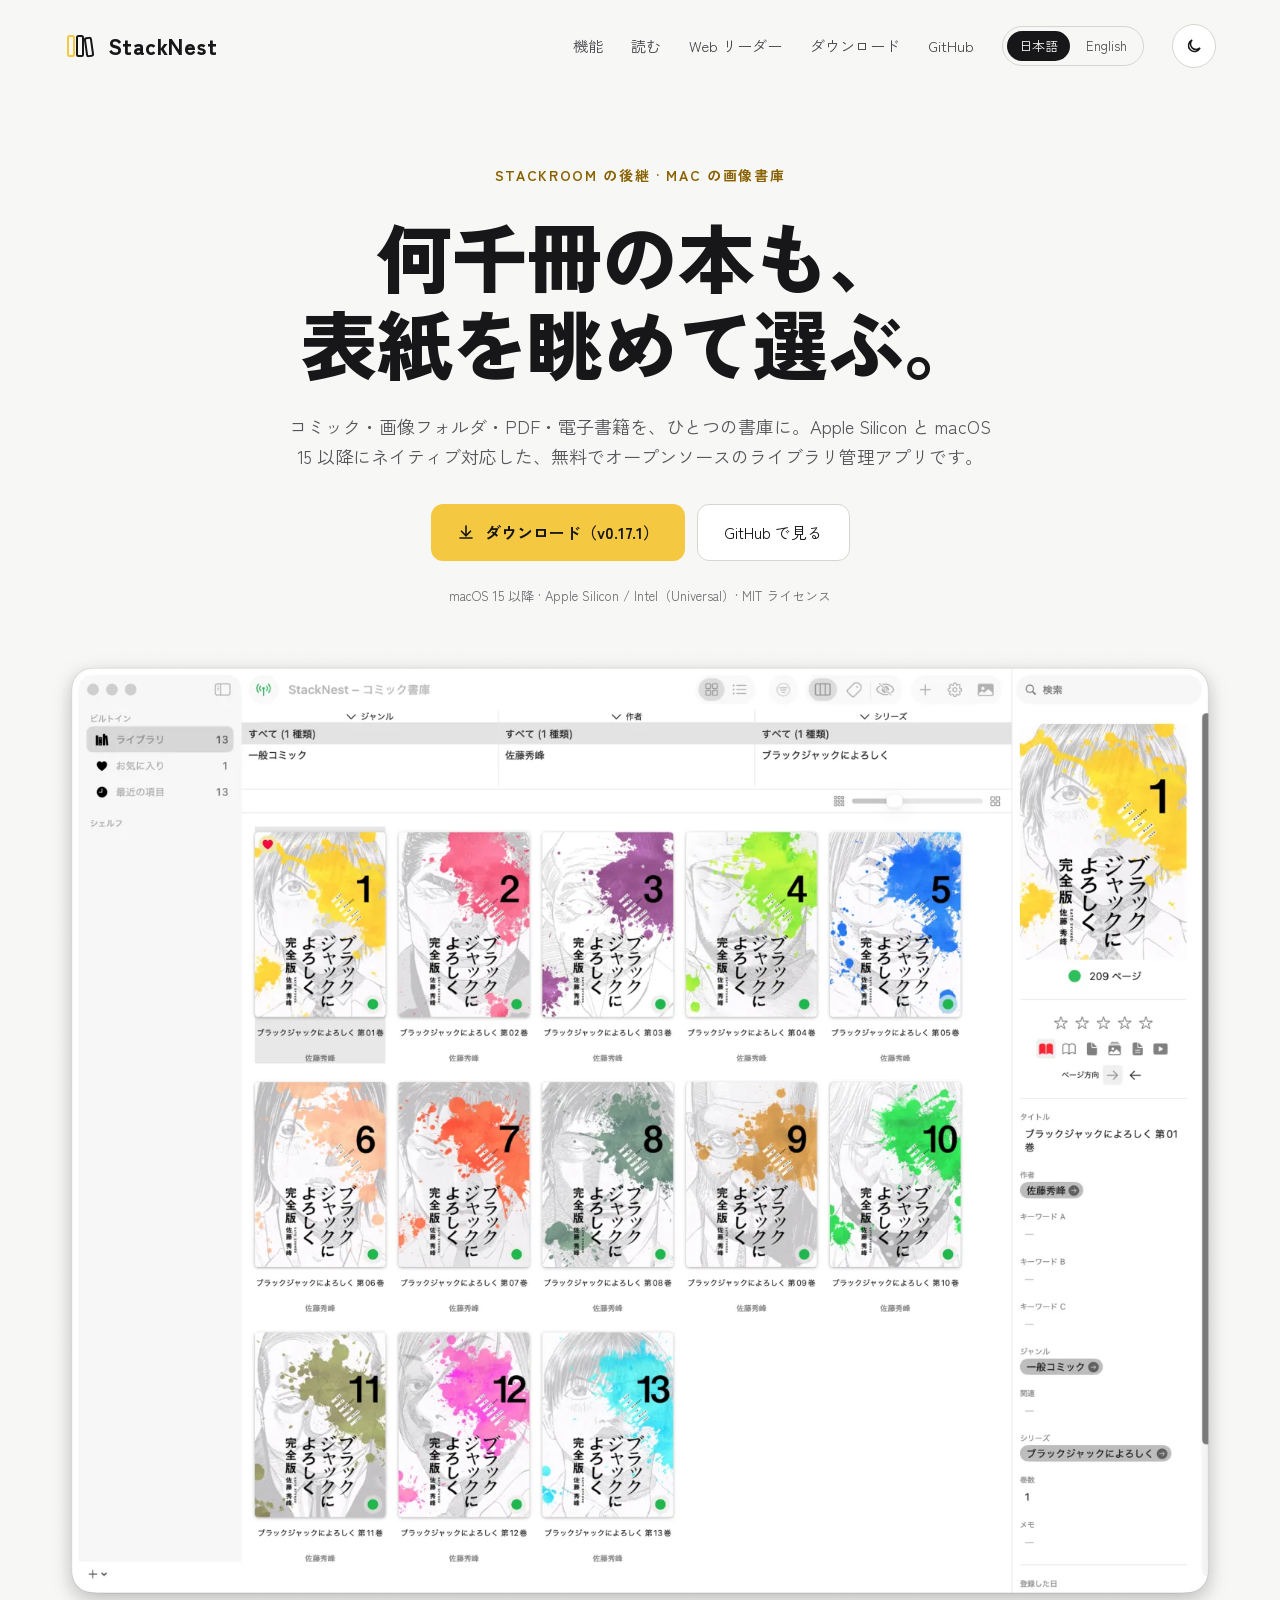
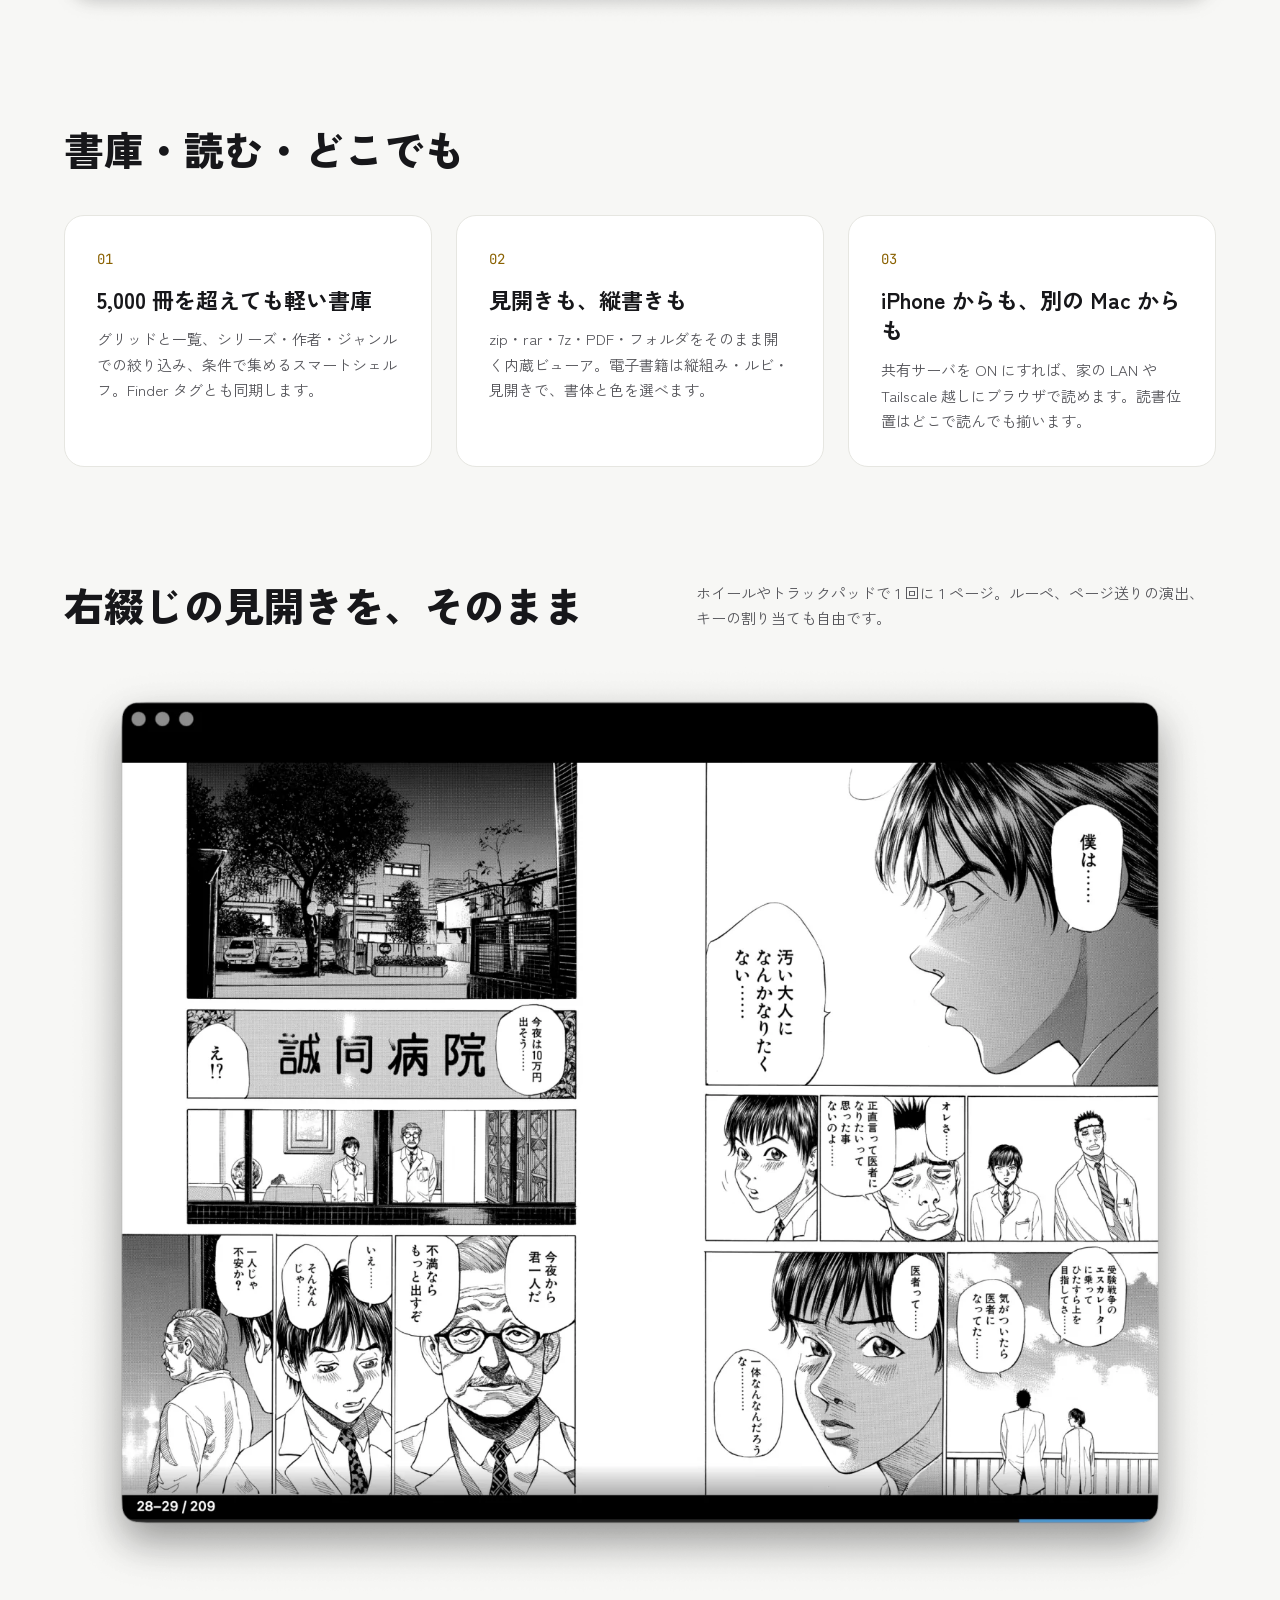
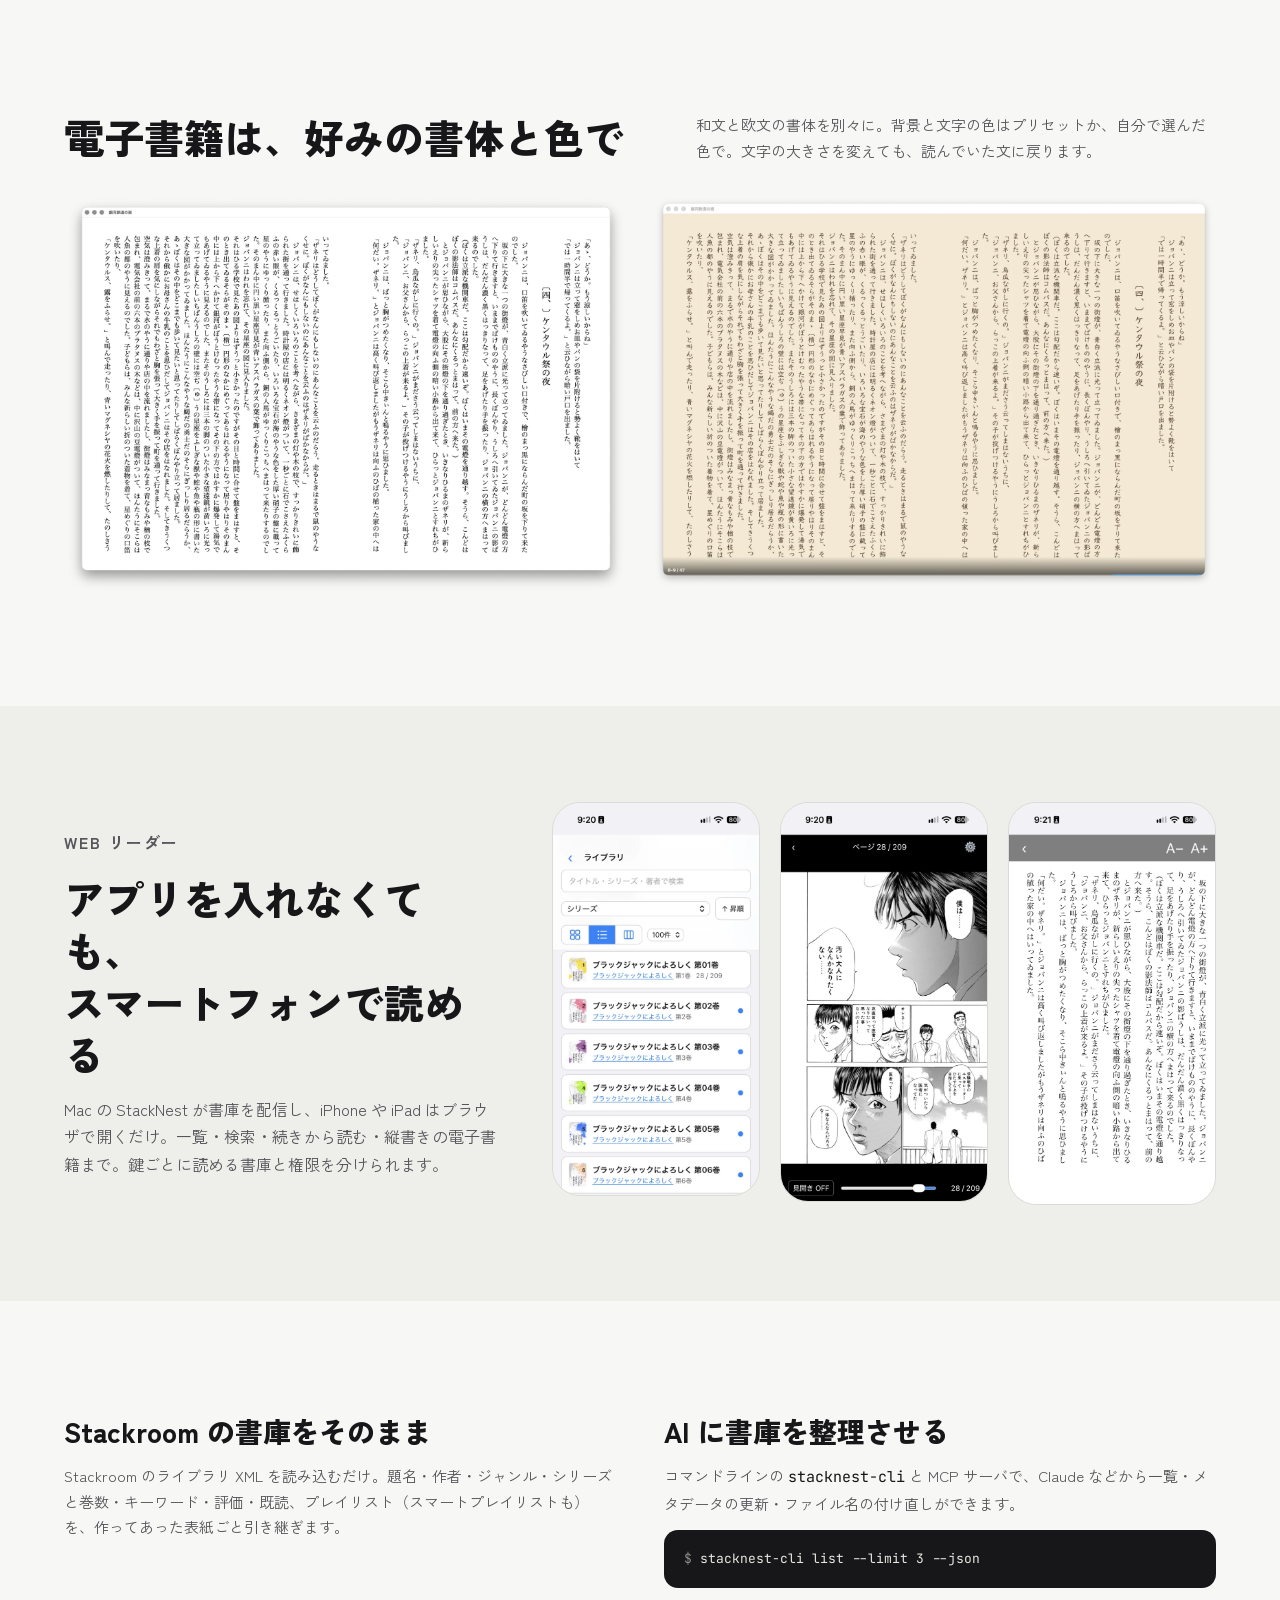
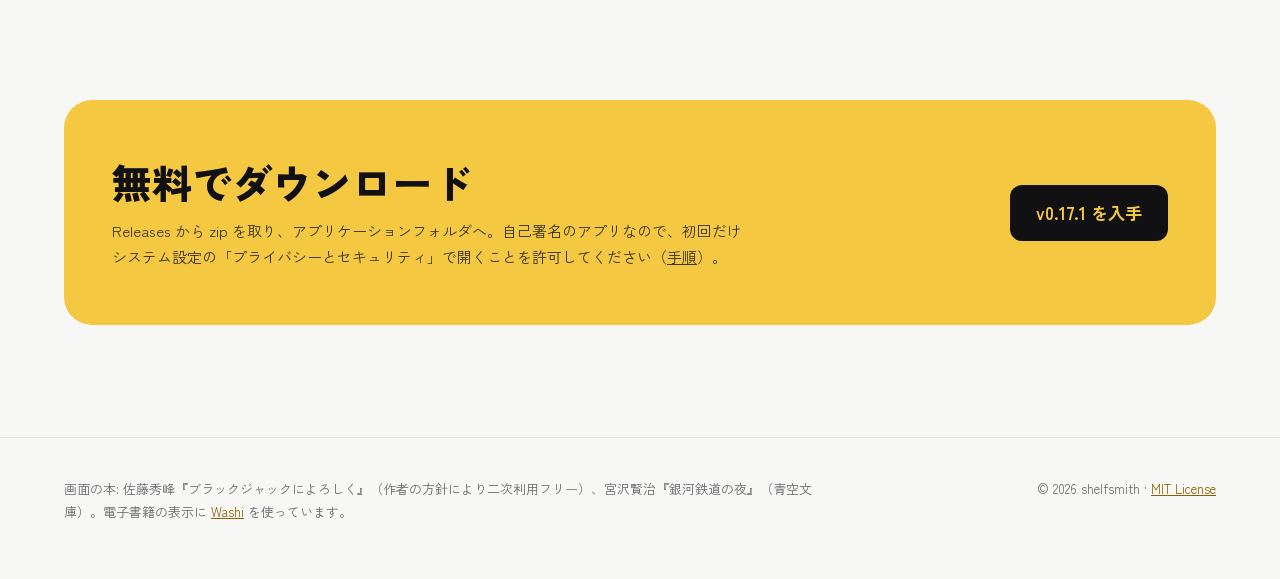
==== site/index.html @ fb597059 "site: add the public site, and use WebP screenshots (G66) A one-page site for GitHub Pages under sit" ====
<!doctype html>
<html lang="ja">
<head>
<meta charset="utf-8">
<meta name="viewport" content="width=device-width, initial-scale=1">
<title>StackNest — Mac の画像書庫（Stackroom の後継）</title>
<meta name="description" content="コミック・画像フォルダ・PDF・電子書籍をひとつの書庫に。Apple Silicon と macOS 15 以降にネイティブ対応した、無料でオープンソースのライブラリ管理アプリ。">
<link rel="canonical" href="https://shelfsmith.github.io/stacknest/">
<link rel="alternate" hreflang="ja" href="https://shelfsmith.github.io/stacknest/">
<link rel="alternate" hreflang="en" href="https://shelfsmith.github.io/stacknest/en/">
<link rel="alternate" hreflang="x-default" href="https://shelfsmith.github.io/stacknest/en/">
<meta property="og:type" content="website">
<meta property="og:title" content="StackNest — Mac の画像書庫">
<meta property="og:description" content="何千冊の本も、表紙を眺めて選ぶ。Stackroom の後継となる、無料でオープンソースの書庫アプリ。">
<meta property="og:url" content="https://shelfsmith.github.io/stacknest/">
<meta property="og:image" content="https://shelfsmith.github.io/stacknest/assets/img/og.jpg">
<meta property="og:locale" content="ja_JP">
<meta name="twitter:card" content="summary_large_image">
<meta name="color-scheme" content="dark light">
<link rel="icon" href="assets/icon.svg" type="image/svg+xml">
<link rel="preconnect" href="https://fonts.googleapis.com">
<link rel="preconnect" href="https://fonts.gstatic.com" crossorigin>
<link href="https://fonts.googleapis.com/css2?family=Zen+Kaku+Gothic+New:wght@400;500;700;900&amp;family=JetBrains+Mono:wght@400;500&amp;display=swap" rel="stylesheet">
<link rel="stylesheet" href="assets/style.css">
<script src="assets/theme.js"></script>
</head>
<body>
<a class="skip" href="#main">本文へ</a>

<header class="site-header">
  <div class="wrap">
    <a class="brand" href="./">
      <svg width="32" height="32" viewBox="0 0 32 32" fill="none" aria-hidden="true"><rect class="book-a" x="4" y="6" width="6" height="20" rx="1.5" stroke-width="2"></rect><rect class="book" x="13" y="6" width="6" height="20" rx="1.5" stroke-width="2"></rect><rect class="book" x="22" y="8" width="6" height="18" rx="1.5" stroke-width="2" transform="rotate(-8 25 17)"></rect></svg>
      <span>StackNest</span>
    </a>
    <nav class="site-nav" aria-label="メイン">
      <a href="#features">機能</a>
      <a href="#read">読む</a>
      <a href="#web">Web リーダー</a>
      <a href="#download">ダウンロード</a>
      <a href="https://github.com/shelfsmith/stacknest">GitHub</a>
      <span class="lang">
        <a href="./" aria-current="page" lang="ja">日本語</a>
        <a href="en/" lang="en" hreflang="en">English</a>
      </span>
      <button type="button" class="theme-toggle" aria-label="ライト／ダークを切り替える" data-to-light="ライトの表示に切り替える" data-to-dark="ダークの表示に切り替える">
        <svg class="icon-sun" width="18" height="18" viewBox="0 0 24 24" fill="none" stroke="currentColor" stroke-width="2" stroke-linecap="round" aria-hidden="true"><circle cx="12" cy="12" r="4"></circle><path d="M12 2v2M12 20v2M2 12h2M20 12h2M4.9 4.9l1.4 1.4M17.7 17.7l1.4 1.4M4.9 19.1l1.4-1.4M17.7 6.3l1.4-1.4"></path></svg>
        <svg class="icon-moon" width="18" height="18" viewBox="0 0 24 24" fill="none" stroke="currentColor" stroke-width="2" stroke-linecap="round" aria-hidden="true"><path d="M20 14.5A8 8 0 1 1 9.5 4a6.5 6.5 0 0 0 10.5 10.5z"></path></svg>
      </button>
    </nav>
  </div>
</header>

<main id="main">
  <section class="wrap hero" aria-labelledby="hero-title">
    <p class="eyebrow">STACKROOM の後継 · MAC の画像書庫</p>
    <h1 id="hero-title">何千冊の本も、<br>表紙を眺めて選ぶ。</h1>
    <p class="lead">コミック・画像フォルダ・PDF・電子書籍を、ひとつの書庫に。Apple Silicon と macOS 15 以降にネイティブ対応した、無料でオープンソースのライブラリ管理アプリです。</p>
    <div class="actions">
      <a class="btn btn-primary" href="https://github.com/shelfsmith/stacknest/releases/latest">
        <svg width="18" height="18" viewBox="0 0 24 24" fill="none" stroke="currentColor" stroke-width="2.2" stroke-linecap="round" aria-hidden="true"><path d="M12 4v12"></path><path d="M6 11l6 6 6-6"></path><path d="M4 20h16"></path></svg>
        ダウンロード（v0.17.1）
      </a>
      <a class="btn btn-secondary" href="https://github.com/shelfsmith/stacknest">GitHub で見る</a>
    </div>
    <p class="meta">macOS 15 以降 · Apple Silicon / Intel（Universal）· MIT ライセンス</p>
  </section>

  <div class="wrap shot-hero">
    <img class="for-dark" src="assets/img/grid-dark.webp" width="1600" height="1324" alt="StackNest の書庫のウィンドウ。グリッド表示で 13 巻の表紙が並び、右に選んだ巻の詳細が出ている">
    <img class="for-light" src="assets/img/grid-light.webp" width="1600" height="1315" alt="StackNest の書庫のウィンドウ（ライトの外観）。グリッド表示で 13 巻の表紙が並んでいる" loading="lazy">
  </div>

  <section id="features" class="wrap section pillars" aria-labelledby="features-title">
    <h2 id="features-title">書庫・読む・どこでも</h2>
    <div class="cards">
      <div class="card">
        <span class="num">01</span>
        <h3>5,000 冊を超えても軽い書庫</h3>
        <p>グリッドと一覧、シリーズ・作者・ジャンルでの絞り込み、条件で集めるスマートシェルフ。Finder タグとも同期します。</p>
      </div>
      <div class="card">
        <span class="num">02</span>
        <h3>見開きも、縦書きも</h3>
        <p>zip・rar・7z・PDF・フォルダをそのまま開く内蔵ビューア。電子書籍は縦組み・ルビ・見開きで、書体と色を選べます。</p>
      </div>
      <div class="card">
        <span class="num">03</span>
        <h3>iPhone からも、別の Mac からも</h3>
        <p>共有サーバを ON にすれば、家の LAN や Tailscale 越しにブラウザで読めます。読書位置はどこで読んでも揃います。</p>
      </div>
    </div>
  </section>

  <section id="read" class="wrap section" aria-labelledby="read-title">
    <div class="section-head">
      <h2 id="read-title">右綴じの見開きを、そのまま</h2>
      <p>ホイールやトラックパッドで 1 回に 1 ページ。ルーペ、ページ送りの演出、キーの割り当ても自由です。</p>
    </div>
    <img src="assets/img/viewer-spread.webp" width="1600" height="1301" alt="内蔵ビューアで右綴じの見開きを表示している。左下に 28–29 / 209 のページ表示" loading="lazy">
  </section>

  <section class="wrap section" aria-labelledby="ebook-title">
    <div class="section-head">
      <h2 id="ebook-title">電子書籍は、好みの書体と色で</h2>
      <p>和文と欧文の書体を別々に。背景と文字の色はプリセットか、自分で選んだ色で。文字の大きさを変えても、読んでいた文に戻ります。</p>
    </div>
    <div class="pair">
      <img class="for-dark" src="assets/img/ebook-dark.webp" width="1600" height="1130" alt="電子書籍の窓。ダークの配色で『銀河鉄道の夜』を縦書きの見開きで表示" loading="lazy">
      <img class="for-light" src="assets/img/ebook-light.webp" width="1600" height="1130" alt="電子書籍の窓。白い背景で『銀河鉄道の夜』を縦書きの見開きで表示" loading="lazy">
      <img src="assets/img/ebook-sepia.webp" width="1600" height="1118" alt="同じ本を、セピアの背景と別の書体で表示" loading="lazy">
    </div>
  </section>

  <section id="web" class="band" aria-labelledby="web-title">
    <div class="wrap">
      <div class="band-text">
        <p class="eyebrow">WEB リーダー</p>
        <h2 id="web-title">アプリを入れなくても、<br>スマートフォンで読める</h2>
        <p>Mac の StackNest が書庫を配信し、iPhone や iPad はブラウザで開くだけ。一覧・検索・続きから読む・縦書きの電子書籍まで。鍵ごとに読める書庫と権限を分けられます。</p>
      </div>
      <div class="phones">
        <img src="assets/img/web-list.webp" width="600" height="1142" alt="iPhone の Web リーダーで書庫の一覧を表示" loading="lazy">
        <img src="assets/img/web-reader.webp" width="600" height="1159" alt="iPhone の Web リーダーでコミックのページを表示" loading="lazy">
        <img src="assets/img/web-ebook.webp" width="600" height="1169" alt="iPhone の Web リーダーで縦書きの電子書籍を表示" loading="lazy">
      </div>
    </div>
  </section>

  <section class="wrap section two-col" aria-label="移行と自動化">
    <div>
      <h2>Stackroom の書庫をそのまま</h2>
      <p>Stackroom のライブラリ XML を読み込むだけ。題名・作者・ジャンル・シリーズと巻数・キーワード・評価・既読、プレイリスト（スマートプレイリストも）を、作ってあった表紙ごと引き継ぎます。</p>
    </div>
    <div>
      <h2>AI に書庫を整理させる</h2>
      <p>コマンドラインの <code>stacknest-cli</code> と MCP サーバで、Claude などから一覧・メタデータの更新・ファイル名の付け直しができます。</p>
      <pre class="cmd"><span class="prompt">$ </span>stacknest-cli list --limit 3 --json</pre>
    </div>
  </section>

  <section id="download" class="wrap section" aria-labelledby="download-title">
    <div class="download">
      <div>
        <h2 id="download-title">無料でダウンロード</h2>
        <p>Releases から zip を取り、アプリケーションフォルダへ。自己署名のアプリなので、初回だけシステム設定の「プライバシーとセキュリティ」で開くことを許可してください（<a href="https://github.com/shelfsmith/stacknest#readme" style="color:#3A3320">手順</a>）。</p>
      </div>
      <a class="btn" href="https://github.com/shelfsmith/stacknest/releases/latest">v0.17.1 を入手</a>
    </div>
  </section>
</main>

<footer class="site-footer">
  <div class="wrap">
    <p>画面の本: 佐藤秀峰『ブラックジャックによろしく』（作者の方針により二次利用フリー）、宮沢賢治『銀河鉄道の夜』（青空文庫）。電子書籍の表示に <a href="https://github.com/shunnag/Washi">Washi</a> を使っています。</p>
    <p>© 2026 shelfsmith · <a href="https://github.com/shelfsmith/stacknest/blob/main/LICENSE">MIT License</a></p>
  </div>
</footer>
</body>
</html>
---- site/assets/style.css ----
/* StackNest site: one stylesheet for both languages. Dark and light share the layout; only the tokens differ. */

:root {
  --bg: #111113;
  --bg-band: #18181B;
  --surface: #1B1B1E;
  --surface-border: transparent;
  --text: #EDEDE8;
  --text-muted: #B4B4AE;
  --text-faint: #8E8E89;
  --nav-text: #C9C9C4;
  --line: #3A3A3F;
  --rule: #26262A;
  --accent: #F5C842;
  --accent-text: #F5C842;
  --accent-ink: #111113;
  --code-bg: #1B1B1E;
  --code-text: #D8D8D2;
  --phone-border: transparent;
  --toggle-bg: #1B1B1E;
  color-scheme: dark;
}

:root[data-theme="light"] {
  --bg: #F7F7F5;
  --bg-band: #EEEEEA;
  --surface: #FFFFFF;
  --surface-border: #E6E6E1;
  --text: #17171A;
  --text-muted: #55555A;
  --text-faint: #6A6A6E;
  --nav-text: #45454A;
  --line: #D6D6D1;
  --rule: #E2E2DC;
  --accent: #F5C842;
  --accent-text: #8A6100;
  --accent-ink: #17171A;
  --code-bg: #17171A;
  --code-text: #E6E6E1;
  --phone-border: #DCDCD6;
  --toggle-bg: #FFFFFF;
  color-scheme: light;
}

/* Without the script (or before it runs) follow the system appearance. */
@media (prefers-color-scheme: light) {
  :root:not([data-theme]) {
    --bg: #F7F7F5;
    --bg-band: #EEEEEA;
    --surface: #FFFFFF;
    --surface-border: #E6E6E1;
    --text: #17171A;
    --text-muted: #55555A;
    --text-faint: #6A6A6E;
    --nav-text: #45454A;
    --line: #D6D6D1;
    --rule: #E2E2DC;
    --accent-text: #8A6100;
    --accent-ink: #17171A;
    --code-bg: #17171A;
    --code-text: #E6E6E1;
    --phone-border: #DCDCD6;
    --toggle-bg: #FFFFFF;
    color-scheme: light;
  }
}

*, *::before, *::after { box-sizing: border-box; }

html { scroll-behavior: smooth; }
@media (prefers-reduced-motion: reduce) { html { scroll-behavior: auto; } }

body {
  margin: 0;
  background: var(--bg);
  color: var(--text);
  font-family: "Zen Kaku Gothic New", "Hiragino Sans", "Hiragino Kaku Gothic ProN", system-ui, sans-serif;
  line-height: 1.7;
  -webkit-text-size-adjust: 100%;
}

a { color: var(--accent-text); }
a:hover { text-decoration: underline; }
img { display: block; max-width: 100%; height: auto; }
code, pre { font-family: "JetBrains Mono", ui-monospace, Menlo, monospace; }

.wrap { max-width: 1200px; margin: 0 auto; padding-left: 24px; padding-right: 24px; }

.skip { position: absolute; left: -9999px; top: 8px; }
.skip:focus { left: 16px; z-index: 10; background: var(--surface); color: var(--text); padding: 8px 12px; border-radius: 8px; }

/* Header */
.site-header .wrap { display: flex; flex-wrap: wrap; align-items: center; justify-content: space-between; gap: 16px; padding-top: 24px; padding-bottom: 24px; }
.brand { display: flex; align-items: center; gap: 12px; color: var(--text); text-decoration: none; }
.brand:hover { text-decoration: none; }
.brand span { font-weight: 900; font-size: 22px; letter-spacing: 0.02em; }
.brand .book-a { stroke: var(--accent); }
.brand .book { stroke: var(--text); }
.site-nav { display: flex; flex-wrap: wrap; align-items: center; gap: 12px 28px; font-size: 15px; }
.site-nav > a { color: var(--nav-text); text-decoration: none; }
.site-nav > a:hover { color: var(--text); }
.lang { display: flex; gap: 4px; border: 1px solid var(--line); border-radius: 999px; padding: 4px; }
.lang a { padding: 4px 12px; border-radius: 999px; color: var(--nav-text); text-decoration: none; font-size: 13px; }
.lang a[aria-current="page"] { background: var(--text); color: var(--bg); }
.theme-toggle {
  display: inline-flex; align-items: center; justify-content: center;
  width: 44px; height: 44px; border-radius: 999px;
  border: 1px solid var(--line); background: var(--toggle-bg); color: var(--text); cursor: pointer;
}
.theme-toggle:focus-visible, a:focus-visible { outline: 2px solid var(--accent); outline-offset: 2px; }
.theme-toggle .icon-moon { display: none; }
:root[data-theme="light"] .theme-toggle .icon-sun { display: none; }
:root[data-theme="light"] .theme-toggle .icon-moon { display: block; }
@media (prefers-color-scheme: light) {
  :root:not([data-theme]) .theme-toggle .icon-sun { display: none; }
  :root:not([data-theme]) .theme-toggle .icon-moon { display: block; }
}

/* Screenshots that differ by appearance */
.for-light { display: none; }
:root[data-theme="light"] .for-dark { display: none; }
:root[data-theme="light"] .for-light { display: block; }
@media (prefers-color-scheme: light) {
  :root:not([data-theme]) .for-dark { display: none; }
  :root:not([data-theme]) .for-light { display: block; }
}

/* Hero */
.hero { display: flex; flex-direction: column; align-items: center; text-align: center; gap: 24px; padding-top: 72px; padding-bottom: 40px; }
.eyebrow { margin: 0; font-size: 14px; letter-spacing: 0.12em; color: var(--accent-text); font-weight: 700; }
.hero h1 { margin: 0; font-size: clamp(38px, 6vw, 76px); line-height: 1.15; font-weight: 900; letter-spacing: -0.01em; }
.hero .lead { margin: 0; max-width: 720px; font-size: 18px; color: var(--text-muted); }
.actions { display: flex; flex-wrap: wrap; justify-content: center; gap: 12px; margin-top: 8px; }
.btn { display: inline-flex; align-items: center; gap: 10px; padding: 14px 26px; border-radius: 12px; text-decoration: none; font-size: 16px; min-height: 44px; }
.btn:hover { text-decoration: none; }
.btn-primary { background: var(--accent); color: var(--accent-ink); font-weight: 700; }
.btn-primary:hover { filter: brightness(1.05); }
.btn-secondary { border: 1px solid var(--line); color: var(--text); background: transparent; }
:root[data-theme="light"] .btn-secondary { background: #FFFFFF; }
.meta { margin: 0; font-size: 13px; color: var(--text-faint); }

.shot-hero { max-width: 1240px; padding-bottom: 96px; }

/* Sections */
section { scroll-margin-top: 16px; }
.section { padding-bottom: 112px; }
.section h2 { margin: 0; font-size: clamp(28px, 3.4vw, 40px); font-weight: 900; line-height: 1.3; }
.section-head { display: flex; flex-wrap: wrap; align-items: flex-end; justify-content: space-between; gap: 16px; margin-bottom: 32px; }
.section-head p { margin: 0; max-width: 520px; color: var(--text-muted); font-size: 15px; }

.pillars h2 { margin-bottom: 40px; }
.cards { display: grid; grid-template-columns: repeat(auto-fit, minmax(280px, 1fr)); gap: 24px; }
.card { background: var(--surface); border: 1px solid var(--surface-border); border-radius: 20px; padding: 32px; display: flex; flex-direction: column; gap: 12px; }
.card .num { font-family: "JetBrains Mono", ui-monospace, monospace; color: var(--accent-text); font-size: 14px; }
.card h3 { margin: 0; font-size: 22px; font-weight: 700; line-height: 1.4; }
.card p { margin: 0; color: var(--text-muted); font-size: 15px; }

.pair { display: grid; grid-template-columns: repeat(auto-fit, minmax(320px, 1fr)); gap: 24px; }

.band { background: var(--bg-band); padding: 96px 0; margin-bottom: 112px; }
.band .wrap { display: flex; flex-wrap: wrap; align-items: center; gap: 56px; }
.band-text { flex: 1 1 360px; display: flex; flex-direction: column; gap: 16px; }
.band-text p { margin: 0; color: var(--text-muted); font-size: 16px; }
.band-text h2 { margin: 0; font-size: clamp(28px, 3.4vw, 40px); font-weight: 900; line-height: 1.3; }
.phones { flex: 2 1 520px; display: grid; grid-template-columns: repeat(3, minmax(0, 1fr)); gap: 20px; }
.phones img { border-radius: 28px; border: 1px solid var(--phone-border); }
@media (max-width: 560px) { .phones { gap: 10px; } .phones img { border-radius: 16px; } }

.two-col { display: grid; grid-template-columns: repeat(auto-fit, minmax(300px, 1fr)); gap: 48px; align-items: start; }
.two-col > div { display: flex; flex-direction: column; gap: 14px; }
.two-col h2 { font-size: 28px; }
.two-col p { margin: 0; color: var(--text-muted); font-size: 15px; }
.two-col code { color: var(--text); }
pre.cmd { margin: 0; background: var(--code-bg); color: var(--code-text); border-radius: 14px; padding: 18px 20px; font-size: 13px; overflow-x: auto; }
pre.cmd .prompt { color: #8E8E89; user-select: none; }

.download { background: var(--accent); color: #111113; border-radius: 28px; padding: 56px 48px; display: flex; flex-wrap: wrap; align-items: center; justify-content: space-between; gap: 32px; }
.download h2 { margin: 0 0 10px; }
.download p { margin: 0; max-width: 640px; font-size: 15px; color: #3A3320; }
.download a.btn { background: #111113; color: #F5C842; font-weight: 700; font-size: 17px; }
@media (max-width: 560px) { .download { padding: 36px 24px; } }

.site-footer { border-top: 1px solid var(--rule); padding: 40px 0 56px; }
.site-footer .wrap { display: flex; flex-wrap: wrap; justify-content: space-between; gap: 24px; font-size: 13px; color: var(--text-faint); }
.site-footer p { margin: 0; max-width: 760px; }
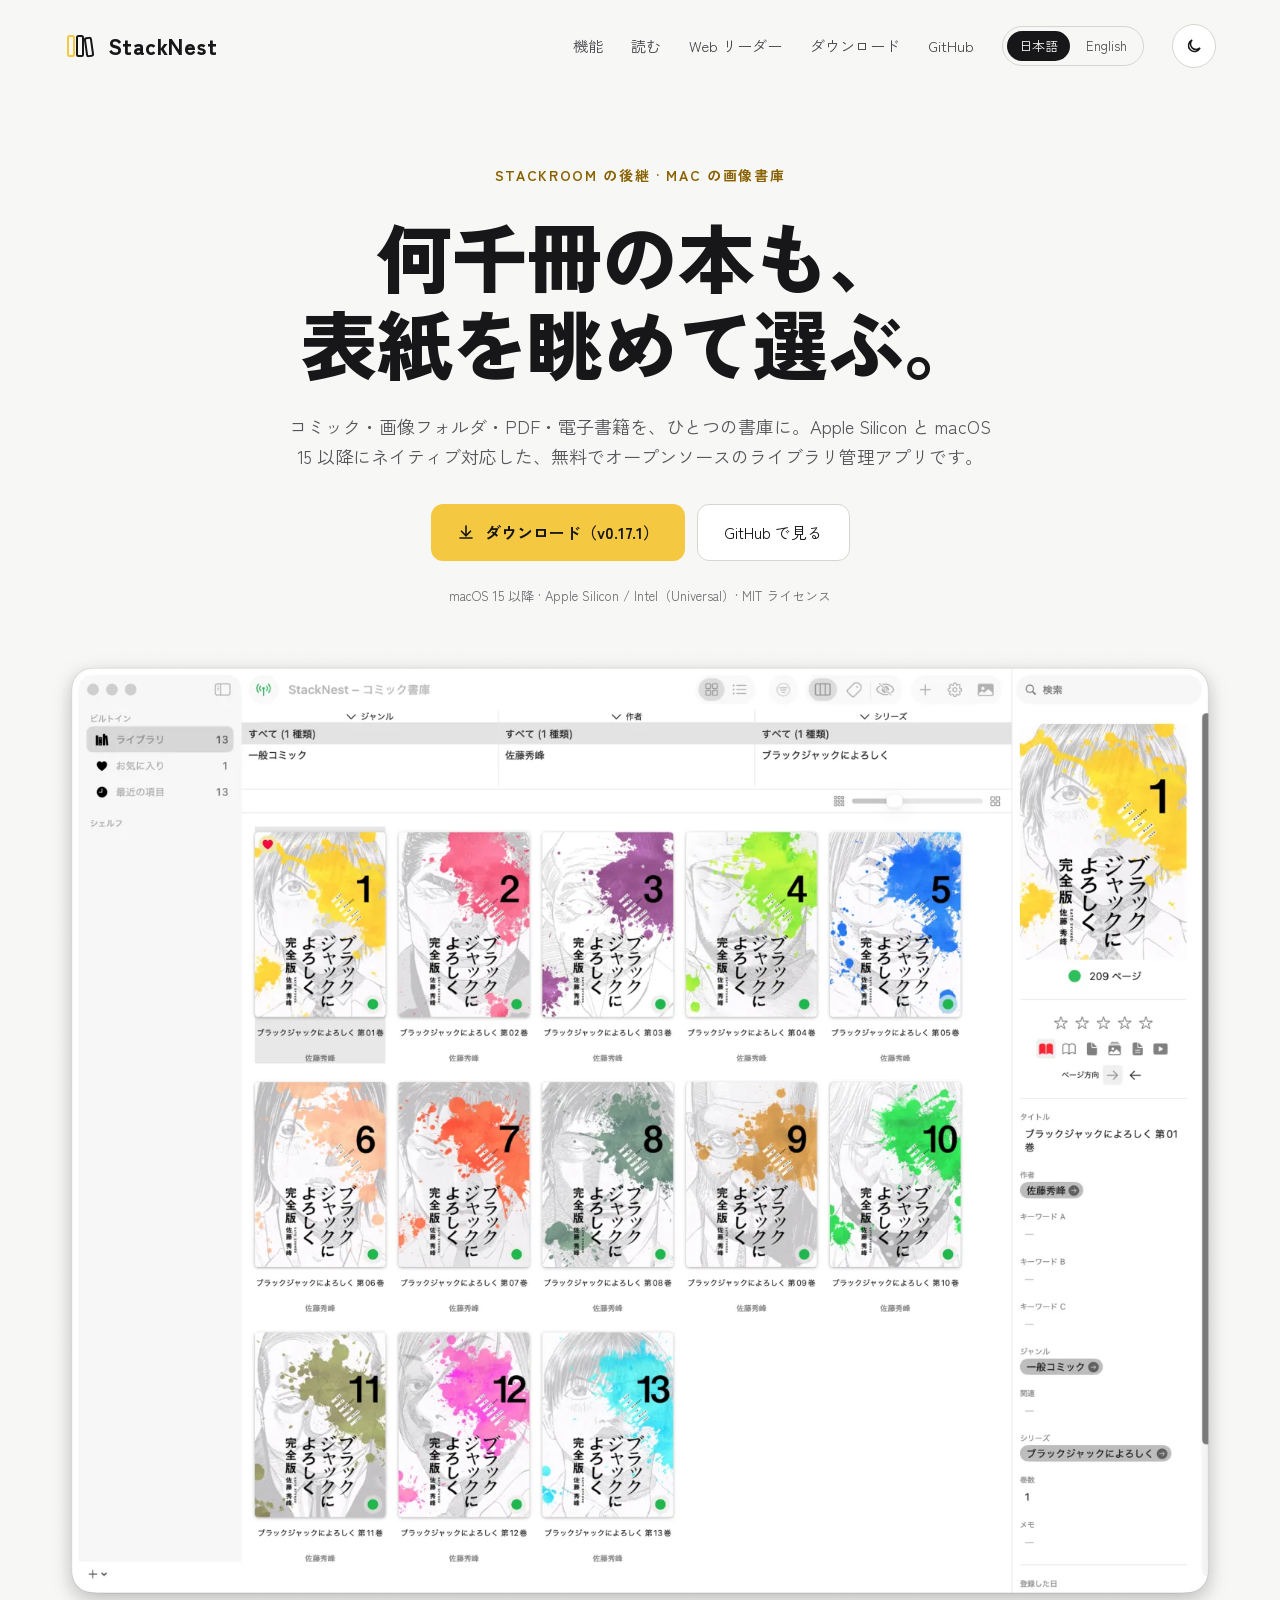
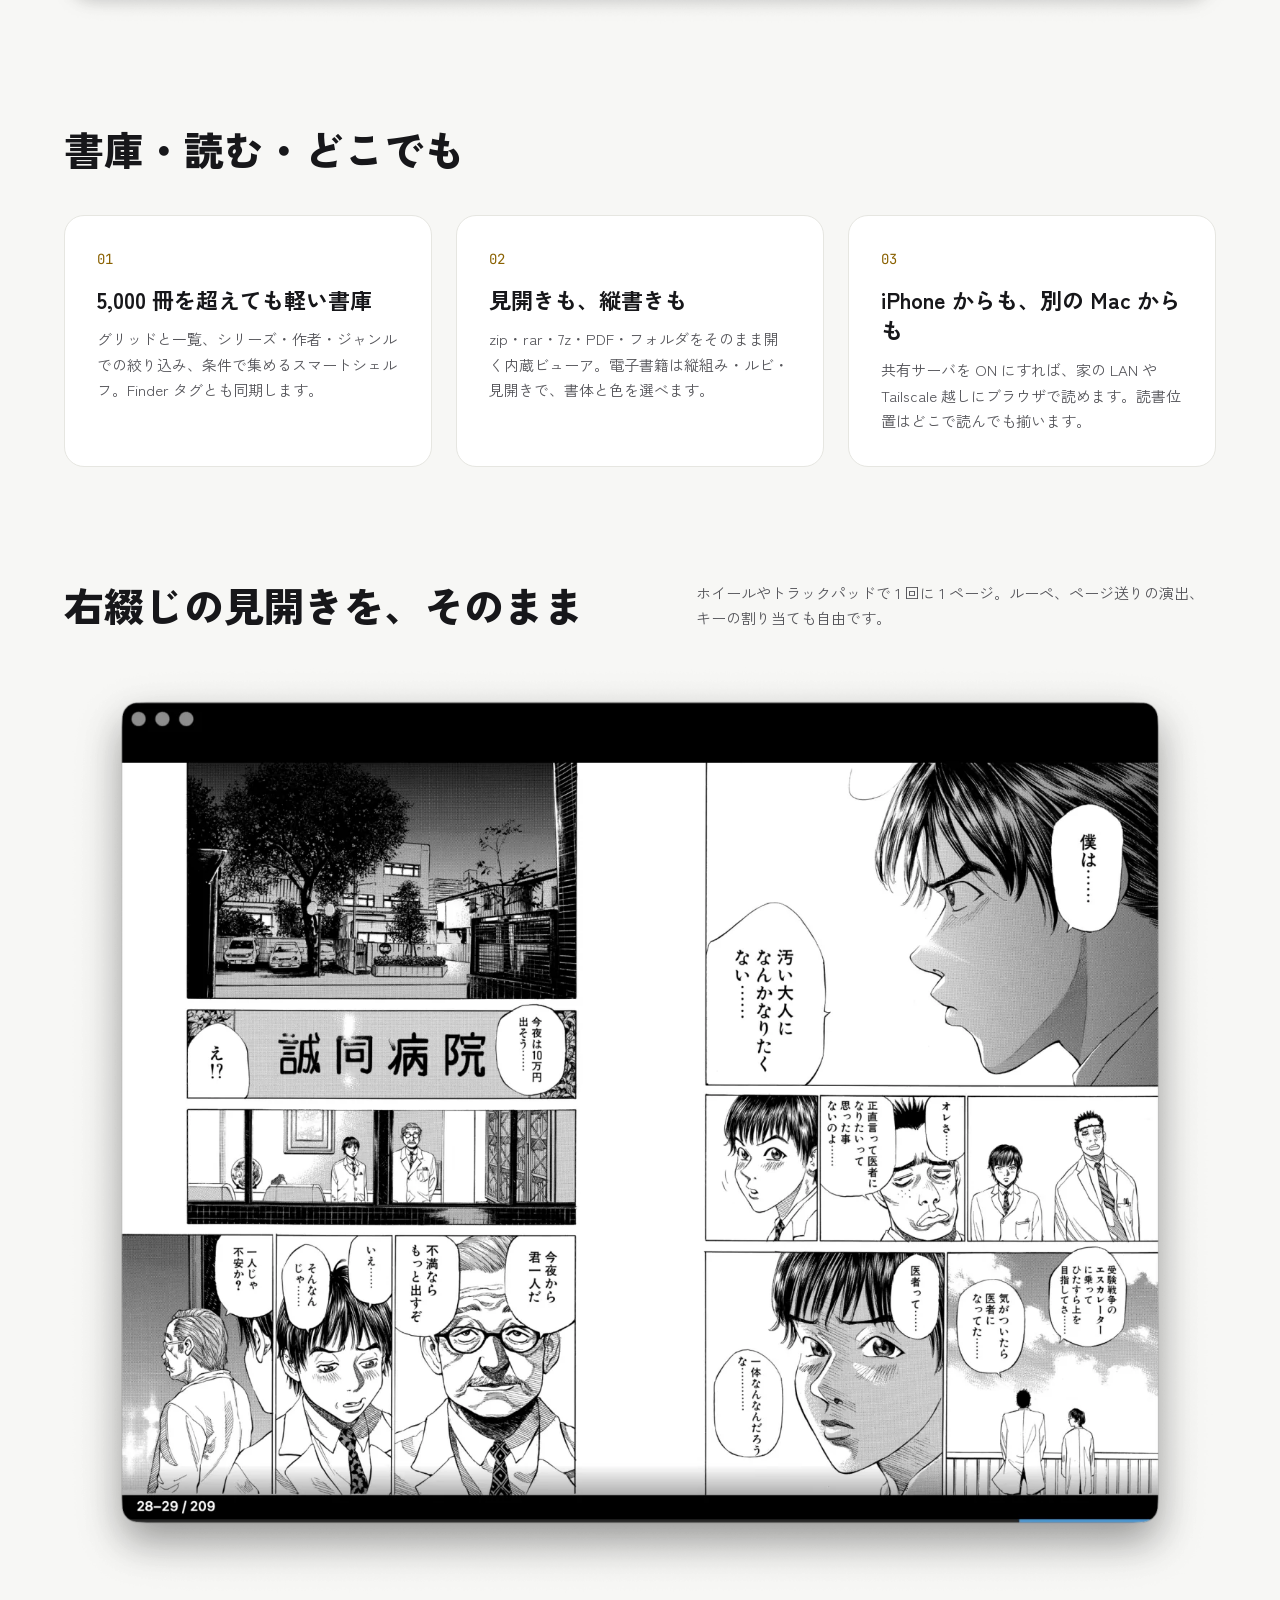
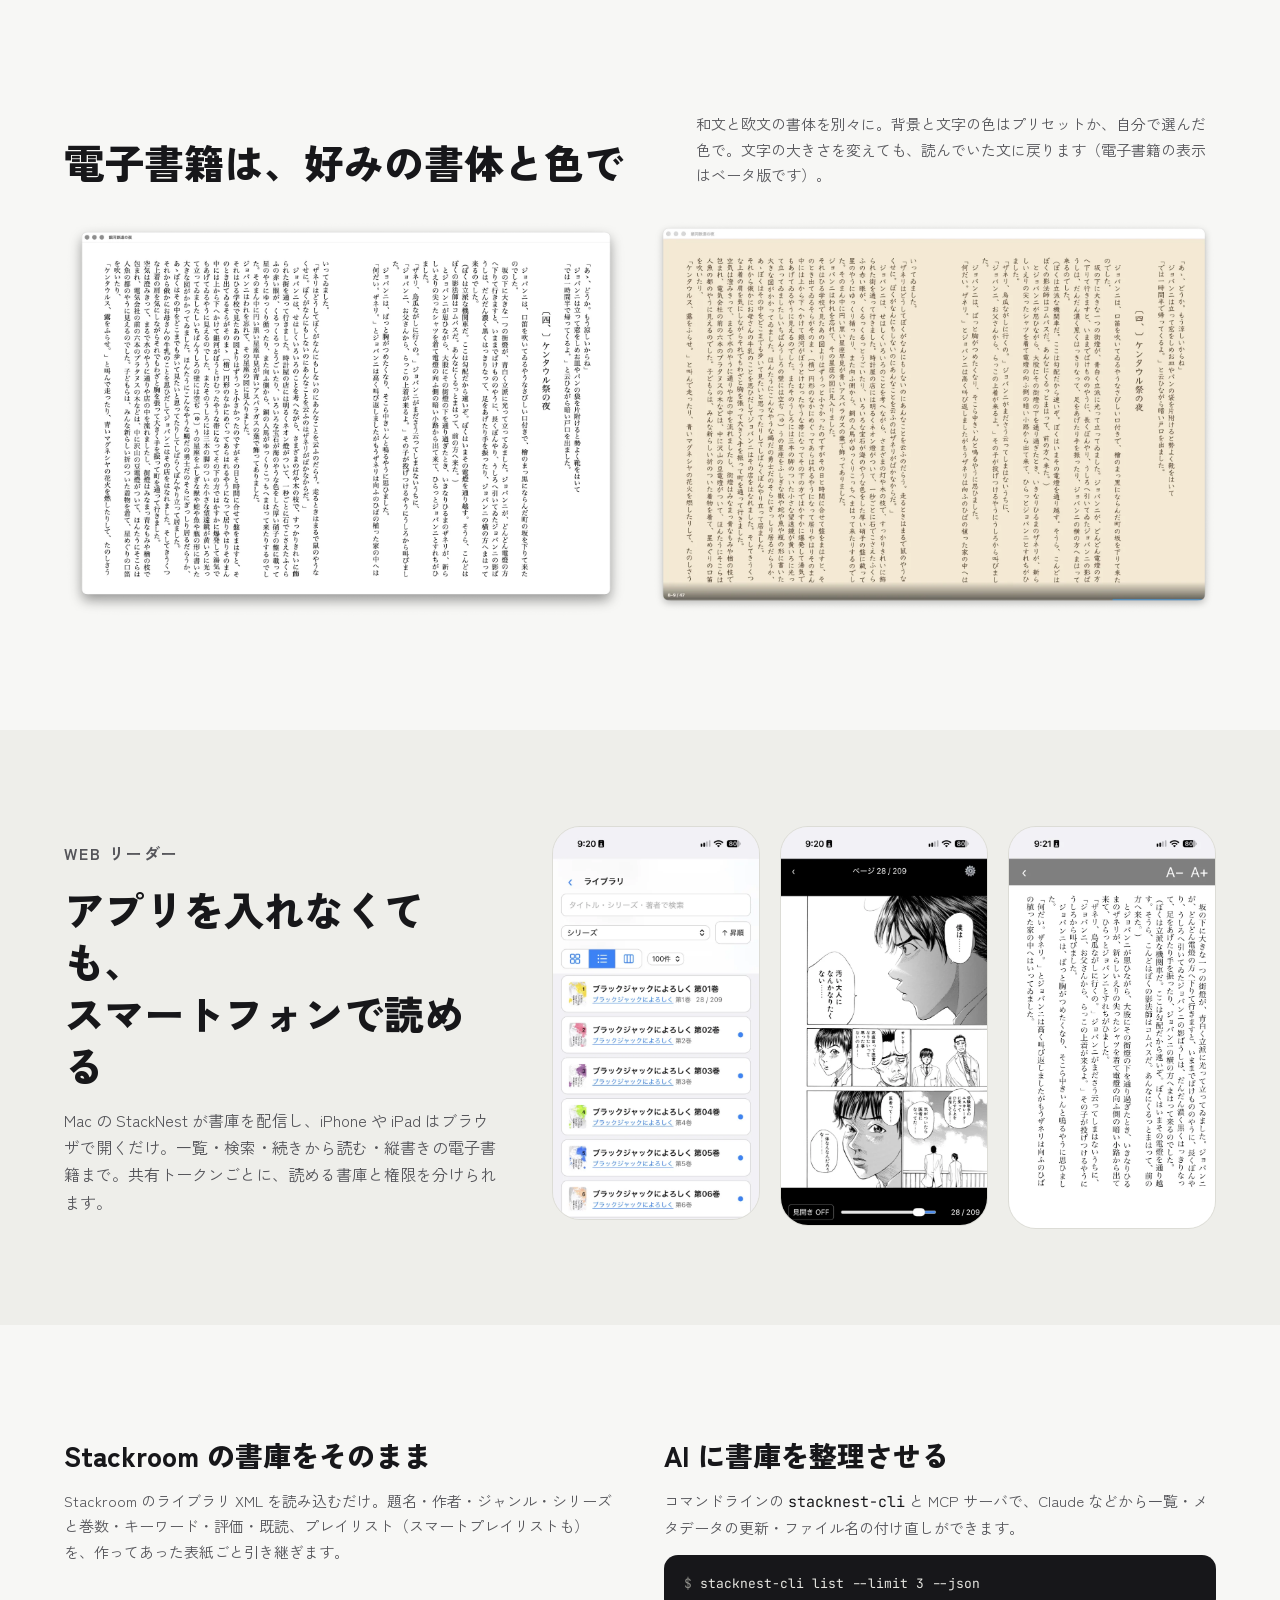
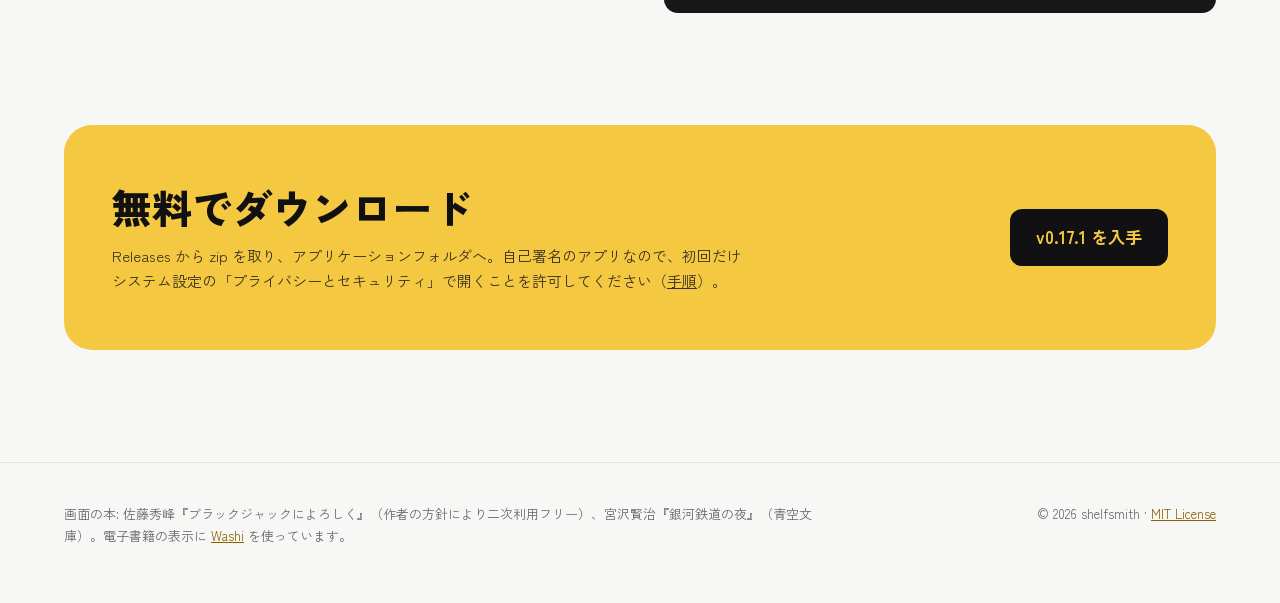
==== commit 1b616bcc: "site: address the review (focus ring, metadata, theme toggle, copy) - Focus ring uses a per-theme to" ====
--- a/site/index.html
+++ b/site/index.html
@@ -53,7 +53,7 @@
 
 <main id="main">
   <section class="wrap hero" aria-labelledby="hero-title">
-    <p class="eyebrow">STACKROOM の後継 · MAC の画像書庫</p>
+    <p class="eyebrow">Stackroom の後継 · Mac の画像書庫</p>
     <h1 id="hero-title">何千冊の本も、<br>表紙を眺めて選ぶ。</h1>
     <p class="lead">コミック・画像フォルダ・PDF・電子書籍を、ひとつの書庫に。Apple Silicon と macOS 15 以降にネイティブ対応した、無料でオープンソースのライブラリ管理アプリです。</p>
     <div class="actions">
@@ -68,7 +68,7 @@
 
   <div class="wrap shot-hero">
     <img class="for-dark" src="assets/img/grid-dark.webp" width="1600" height="1324" alt="StackNest の書庫のウィンドウ。グリッド表示で 13 巻の表紙が並び、右に選んだ巻の詳細が出ている">
-    <img class="for-light" src="assets/img/grid-light.webp" width="1600" height="1315" alt="StackNest の書庫のウィンドウ（ライトの外観）。グリッド表示で 13 巻の表紙が並んでいる" loading="lazy">
+    <img class="for-light" src="assets/img/grid-light.webp" width="1600" height="1315" alt="StackNest の書庫のウィンドウ（ライトの外観）。グリッド表示で 13 巻の表紙が並んでいる">
   </div>
 
   <section id="features" class="wrap section pillars" aria-labelledby="features-title">
@@ -103,7 +103,7 @@
   <section class="wrap section" aria-labelledby="ebook-title">
     <div class="section-head">
       <h2 id="ebook-title">電子書籍は、好みの書体と色で</h2>
-      <p>和文と欧文の書体を別々に。背景と文字の色はプリセットか、自分で選んだ色で。文字の大きさを変えても、読んでいた文に戻ります。</p>
+      <p>和文と欧文の書体を別々に。背景と文字の色はプリセットか、自分で選んだ色で。文字の大きさを変えても、読んでいた文に戻ります（電子書籍の表示はベータ版です）。</p>
     </div>
     <div class="pair">
       <img class="for-dark" src="assets/img/ebook-dark.webp" width="1600" height="1130" alt="電子書籍の窓。ダークの配色で『銀河鉄道の夜』を縦書きの見開きで表示" loading="lazy">
@@ -115,9 +115,9 @@
   <section id="web" class="band" aria-labelledby="web-title">
     <div class="wrap">
       <div class="band-text">
-        <p class="eyebrow">WEB リーダー</p>
+        <p class="eyebrow">Web リーダー</p>
         <h2 id="web-title">アプリを入れなくても、<br>スマートフォンで読める</h2>
-        <p>Mac の StackNest が書庫を配信し、iPhone や iPad はブラウザで開くだけ。一覧・検索・続きから読む・縦書きの電子書籍まで。鍵ごとに読める書庫と権限を分けられます。</p>
+        <p>Mac の StackNest が書庫を配信し、iPhone や iPad はブラウザで開くだけ。一覧・検索・続きから読む・縦書きの電子書籍まで。共有トークンごとに、読める書庫と権限を分けられます。</p>
       </div>
       <div class="phones">
         <img src="assets/img/web-list.webp" width="600" height="1142" alt="iPhone の Web リーダーで書庫の一覧を表示" loading="lazy">
--- a/site/assets/style.css
+++ b/site/assets/style.css
@@ -18,6 +18,7 @@
   --code-text: #D8D8D2;
   --phone-border: transparent;
   --toggle-bg: #1B1B1E;
+  --focus: #F5C842;
   color-scheme: dark;
 }
 
@@ -39,6 +40,7 @@
   --code-text: #E6E6E1;
   --phone-border: #DCDCD6;
   --toggle-bg: #FFFFFF;
+  --focus: #17171A;
   color-scheme: light;
 }
 
@@ -61,6 +63,7 @@
     --code-text: #E6E6E1;
     --phone-border: #DCDCD6;
     --toggle-bg: #FFFFFF;
+    --focus: #17171A;
     color-scheme: light;
   }
 }
@@ -107,7 +110,8 @@
   width: 44px; height: 44px; border-radius: 999px;
   border: 1px solid var(--line); background: var(--toggle-bg); color: var(--text); cursor: pointer;
 }
-.theme-toggle:focus-visible, a:focus-visible { outline: 2px solid var(--accent); outline-offset: 2px; }
+.theme-toggle:focus-visible, a:focus-visible { outline: 2px solid var(--focus); outline-offset: 2px; }
+.download a:focus-visible { outline-color: #111113; }
 .theme-toggle .icon-moon { display: none; }
 :root[data-theme="light"] .theme-toggle .icon-sun { display: none; }
 :root[data-theme="light"] .theme-toggle .icon-moon { display: block; }
@@ -127,7 +131,7 @@
 
 /* Hero */
 .hero { display: flex; flex-direction: column; align-items: center; text-align: center; gap: 24px; padding-top: 72px; padding-bottom: 40px; }
-.eyebrow { margin: 0; font-size: 14px; letter-spacing: 0.12em; color: var(--accent-text); font-weight: 700; }
+.eyebrow { margin: 0; font-size: 14px; letter-spacing: 0.12em; text-transform: uppercase; color: var(--accent-text); font-weight: 700; }
 .hero h1 { margin: 0; font-size: clamp(38px, 6vw, 76px); line-height: 1.15; font-weight: 900; letter-spacing: -0.01em; }
 .hero .lead { margin: 0; max-width: 720px; font-size: 18px; color: var(--text-muted); }
 .actions { display: flex; flex-wrap: wrap; justify-content: center; gap: 12px; margin-top: 8px; }
@@ -137,6 +141,7 @@
 .btn-primary:hover { filter: brightness(1.05); }
 .btn-secondary { border: 1px solid var(--line); color: var(--text); background: transparent; }
 :root[data-theme="light"] .btn-secondary { background: #FFFFFF; }
+@media (prefers-color-scheme: light) { :root:not([data-theme]) .btn-secondary { background: #FFFFFF; } }
 .meta { margin: 0; font-size: 13px; color: var(--text-faint); }
 
 .shot-hero { max-width: 1240px; padding-bottom: 96px; }
